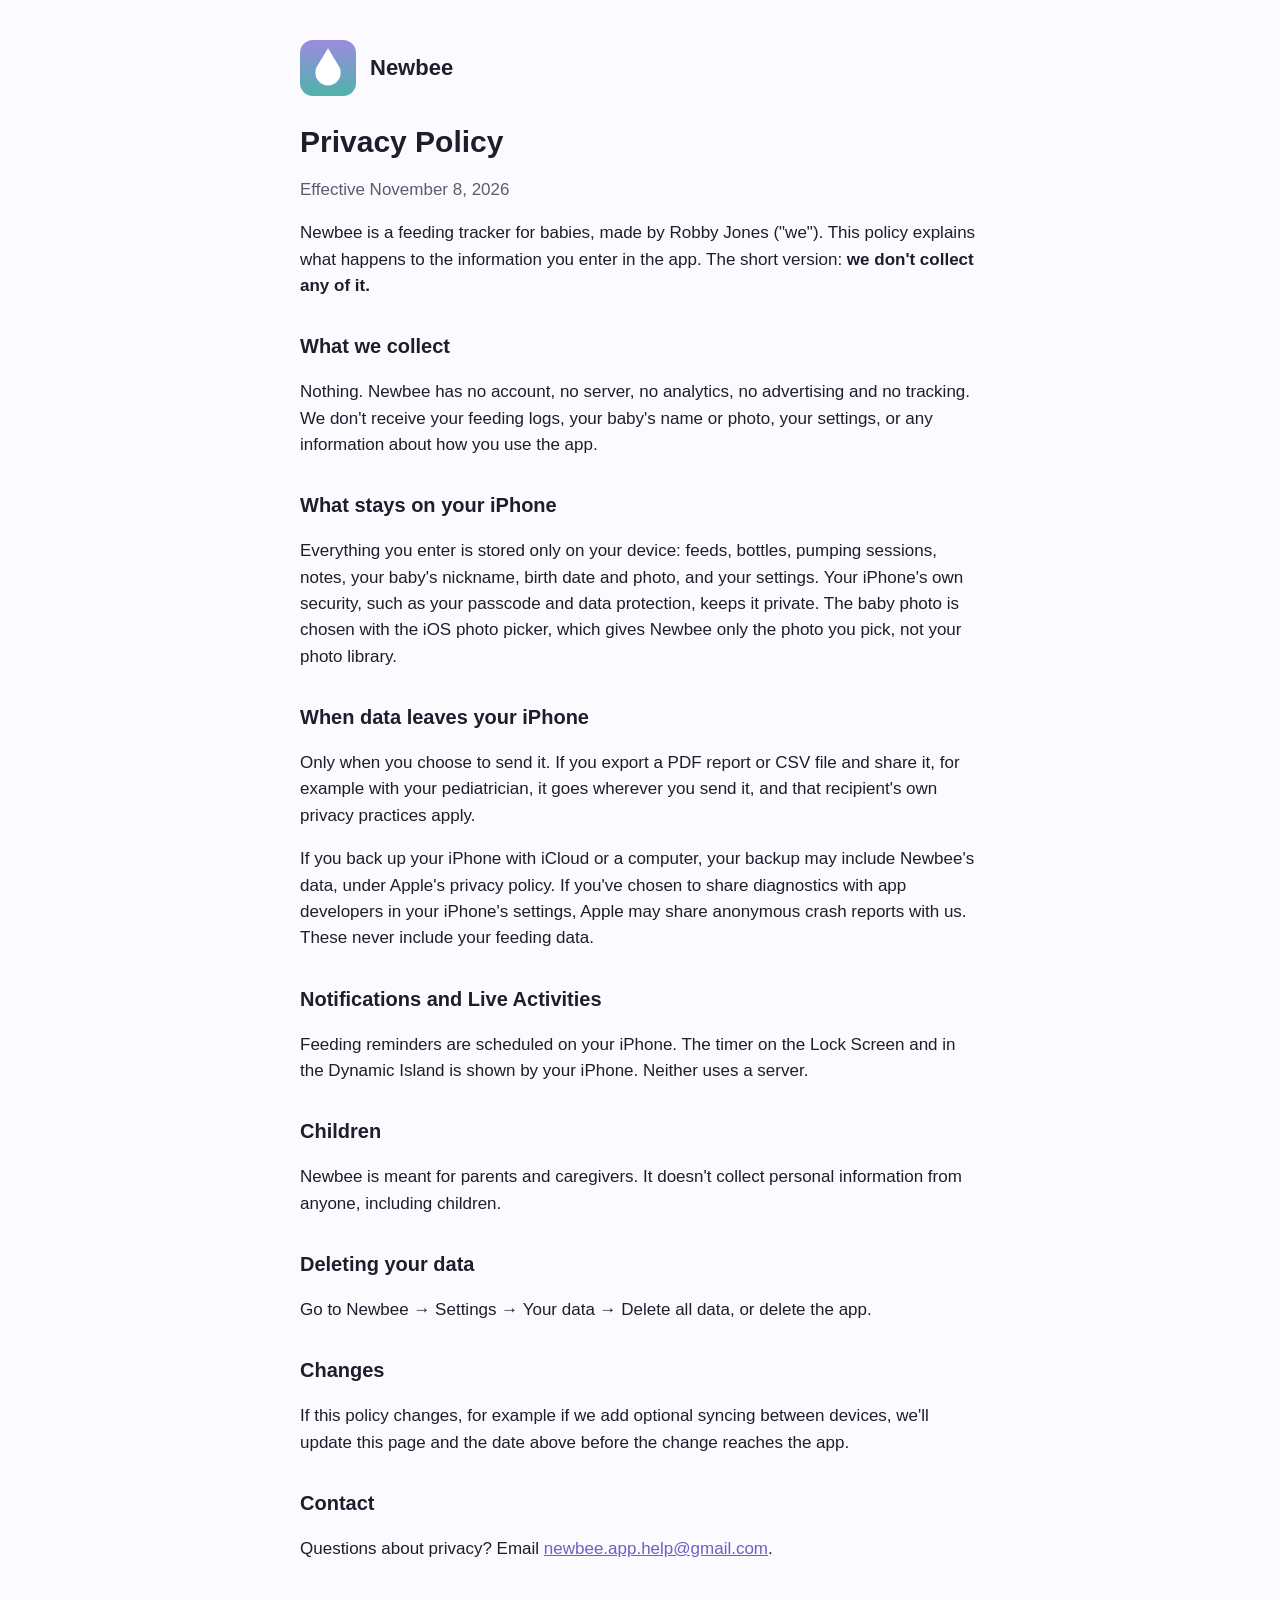
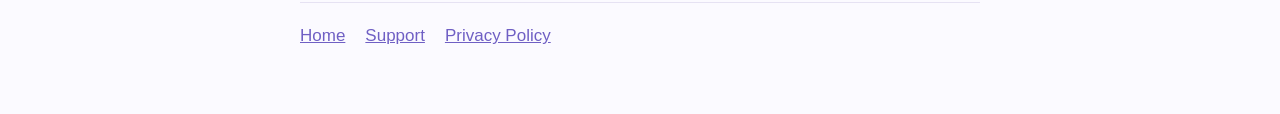
==== site/privacy.html @ 630b4fd1 "Add App Store screenshots, privacy and support site, cleaned-up icon and submission checklist - Scre" ====
<!doctype html>
<html lang="en">
<head>
<meta charset="utf-8">
<meta name="viewport" content="width=device-width, initial-scale=1">
<title>Newbee Privacy Policy</title>
<link rel="stylesheet" href="style.css">
<link rel="icon" href="icon.png">
</head>
<body>
<main>
<header><img src="icon.png" alt=""><a href="./">Newbee</a></header>
<h1>Privacy Policy</h1>
<p class="muted">Effective November 8, 2026</p>

<p>Newbee is a feeding tracker for babies, made by Robby Jones ("we"). This policy explains what happens to the information you enter in the app. The short version: <strong>we don't collect any of it.</strong></p>

<h2>What we collect</h2>
<p>Nothing. Newbee has no account, no server, no analytics, no advertising and no tracking. We don't receive your feeding logs, your baby's name or photo, your settings, or any information about how you use the app.</p>

<h2>What stays on your iPhone</h2>
<p>Everything you enter is stored only on your device: feeds, bottles, pumping sessions, notes, your baby's nickname, birth date and photo, and your settings. Your iPhone's own security, such as your passcode and data protection, keeps it private. The baby photo is chosen with the iOS photo picker, which gives Newbee only the photo you pick, not your photo library.</p>

<h2>When data leaves your iPhone</h2>
<p>Only when you choose to send it. If you export a PDF report or CSV file and share it, for example with your pediatrician, it goes wherever you send it, and that recipient's own privacy practices apply.</p>
<p>If you back up your iPhone with iCloud or a computer, your backup may include Newbee's data, under Apple's privacy policy. If you've chosen to share diagnostics with app developers in your iPhone's settings, Apple may share anonymous crash reports with us. These never include your feeding data.</p>

<h2>Notifications and Live Activities</h2>
<p>Feeding reminders are scheduled on your iPhone. The timer on the Lock Screen and in the Dynamic Island is shown by your iPhone. Neither uses a server.</p>

<h2>Children</h2>
<p>Newbee is meant for parents and caregivers. It doesn't collect personal information from anyone, including children.</p>

<h2>Deleting your data</h2>
<p>Go to Newbee → Settings → Your data → Delete all data, or delete the app.</p>

<h2>Changes</h2>
<p>If this policy changes, for example if we add optional syncing between devices, we'll update this page and the date above before the change reaches the app.</p>

<h2>Contact</h2>
<p>Questions about privacy? Email <a href="mailto:newbee.app.help@gmail.com">newbee.app.help@gmail.com</a>.</p>
<nav><a href="./">Home</a><a href="support.html">Support</a><a href="privacy.html">Privacy Policy</a></nav>
</main>
</body>
</html>
---- site/style.css ----
:root {
  --bg: #fbfaff;
  --text: #1f1d2b;
  --muted: #5d5a6e;
  --accent: #6f5fc4;
  --card: #ffffff;
  --border: #e6e2f3;
  color-scheme: light dark;
}
@media (prefers-color-scheme: dark) {
  :root {
    --bg: #14131b;
    --text: #f1eff8;
    --muted: #b3afc4;
    --accent: #b3a8f0;
    --card: #1e1c28;
    --border: #2f2c3d;
  }
}
* { box-sizing: border-box; }
body {
  margin: 0;
  background: var(--bg);
  color: var(--text);
  font: 17px/1.55 -apple-system, BlinkMacSystemFont, "Segoe UI", Roboto, Helvetica, Arial, sans-serif;
}
main { max-width: 720px; margin: 0 auto; padding: 40px 20px 64px; }
header { display: flex; align-items: center; gap: 14px; margin-bottom: 28px; }
header img { width: 56px; height: 56px; border-radius: 13px; }
header a { color: inherit; text-decoration: none; font-weight: 700; font-size: 22px; }
h1 { font-size: 30px; line-height: 1.2; margin: 0 0 8px; }
h2 { font-size: 20px; margin: 32px 0 8px; }
p, li { color: var(--text); }
.muted { color: var(--muted); }
a { color: var(--accent); }
.card { background: var(--card); border: 1px solid var(--border); border-radius: 16px; padding: 20px; margin: 20px 0; }
nav { margin-top: 40px; padding-top: 20px; border-top: 1px solid var(--border); display: flex; gap: 20px; flex-wrap: wrap; }
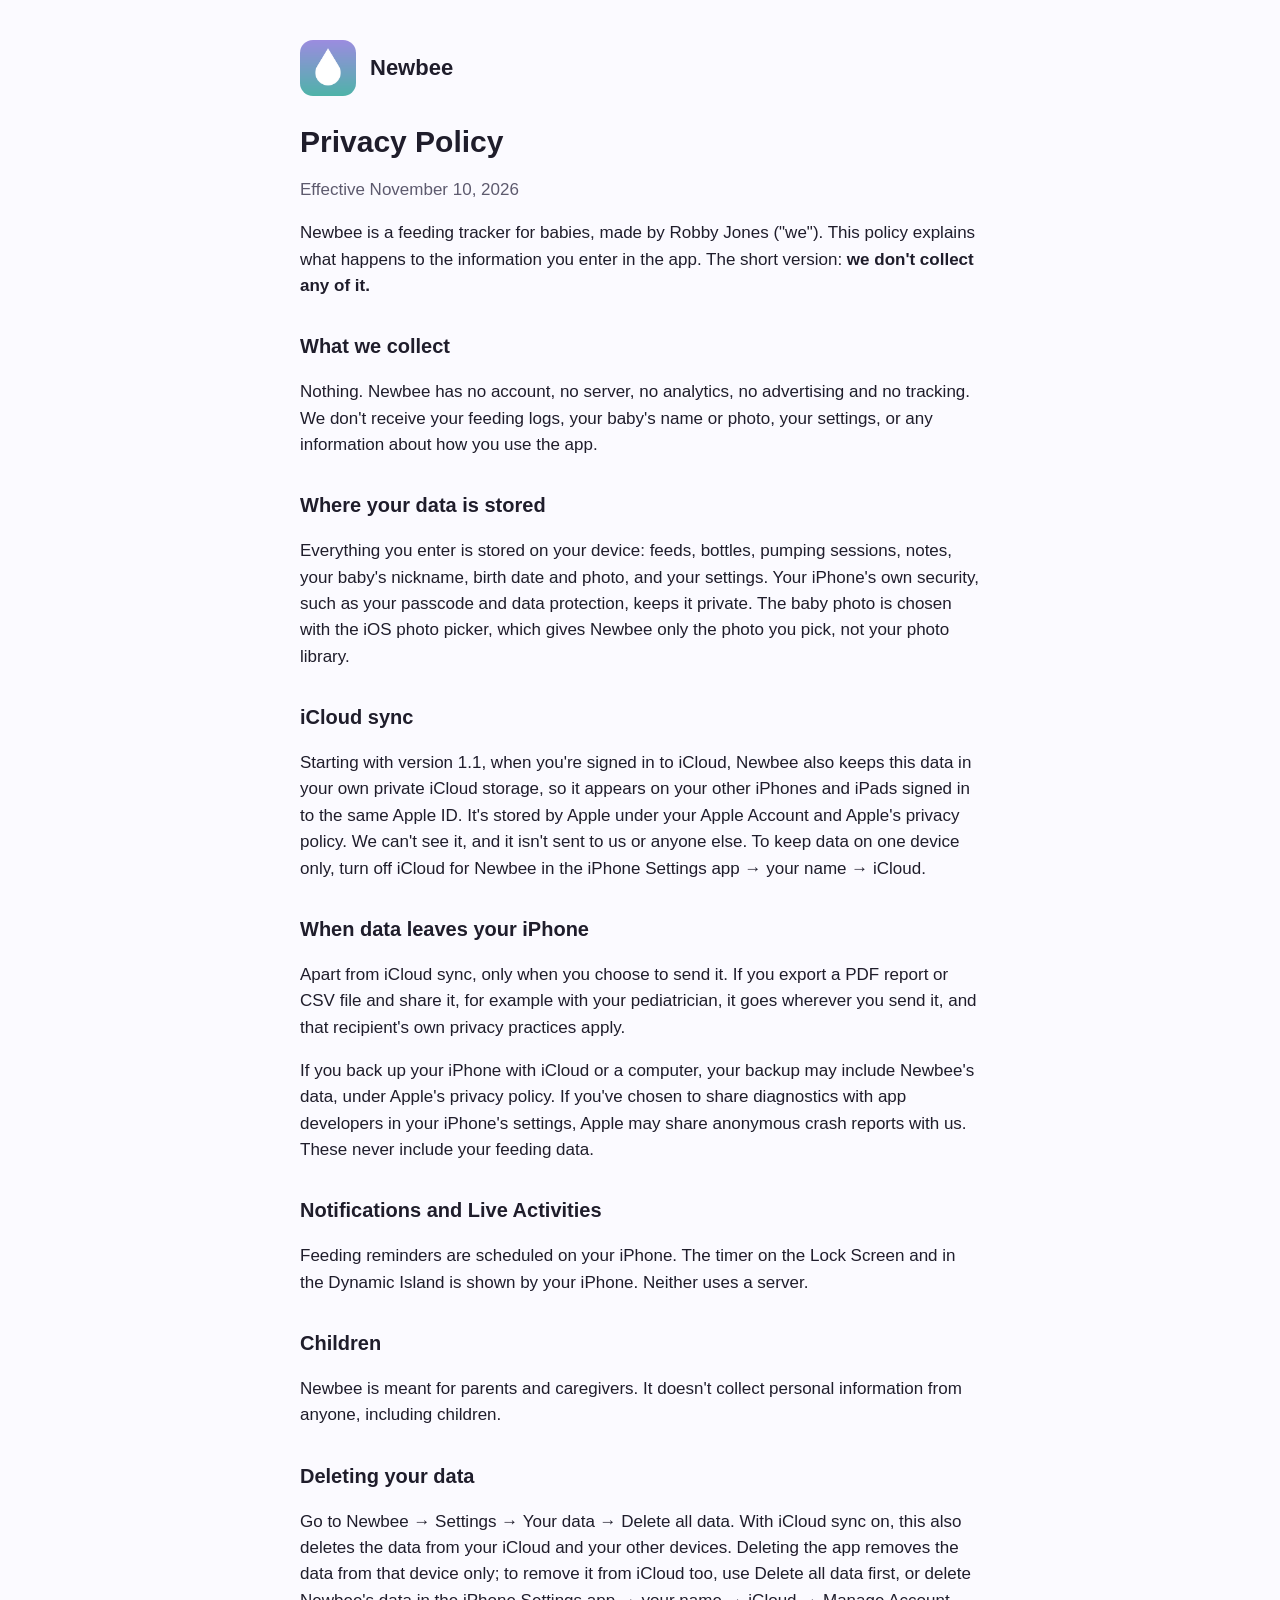
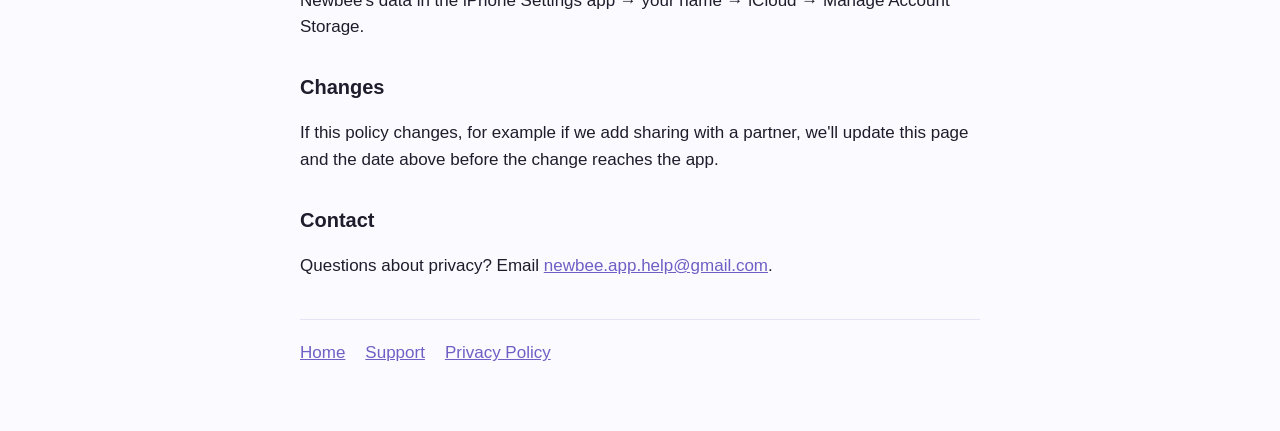
==== commit 1bb17b9e: "Add iCloud sync between devices on the same Apple ID Feeds, the baby profile (photo included) and se" ====
--- a/site/privacy.html
+++ b/site/privacy.html
@@ -11,18 +11,21 @@
 <main>
 <header><img src="icon.png" alt=""><a href="./">Newbee</a></header>
 <h1>Privacy Policy</h1>
-<p class="muted">Effective November 8, 2026</p>
+<p class="muted">Effective November 10, 2026</p>
 
 <p>Newbee is a feeding tracker for babies, made by Robby Jones ("we"). This policy explains what happens to the information you enter in the app. The short version: <strong>we don't collect any of it.</strong></p>
 
 <h2>What we collect</h2>
 <p>Nothing. Newbee has no account, no server, no analytics, no advertising and no tracking. We don't receive your feeding logs, your baby's name or photo, your settings, or any information about how you use the app.</p>
 
-<h2>What stays on your iPhone</h2>
-<p>Everything you enter is stored only on your device: feeds, bottles, pumping sessions, notes, your baby's nickname, birth date and photo, and your settings. Your iPhone's own security, such as your passcode and data protection, keeps it private. The baby photo is chosen with the iOS photo picker, which gives Newbee only the photo you pick, not your photo library.</p>
+<h2>Where your data is stored</h2>
+<p>Everything you enter is stored on your device: feeds, bottles, pumping sessions, notes, your baby's nickname, birth date and photo, and your settings. Your iPhone's own security, such as your passcode and data protection, keeps it private. The baby photo is chosen with the iOS photo picker, which gives Newbee only the photo you pick, not your photo library.</p>
+
+<h2>iCloud sync</h2>
+<p>Starting with version 1.1, when you're signed in to iCloud, Newbee also keeps this data in your own private iCloud storage, so it appears on your other iPhones and iPads signed in to the same Apple ID. It's stored by Apple under your Apple Account and Apple's privacy policy. We can't see it, and it isn't sent to us or anyone else. To keep data on one device only, turn off iCloud for Newbee in the iPhone Settings app → your name → iCloud.</p>
 
 <h2>When data leaves your iPhone</h2>
-<p>Only when you choose to send it. If you export a PDF report or CSV file and share it, for example with your pediatrician, it goes wherever you send it, and that recipient's own privacy practices apply.</p>
+<p>Apart from iCloud sync, only when you choose to send it. If you export a PDF report or CSV file and share it, for example with your pediatrician, it goes wherever you send it, and that recipient's own privacy practices apply.</p>
 <p>If you back up your iPhone with iCloud or a computer, your backup may include Newbee's data, under Apple's privacy policy. If you've chosen to share diagnostics with app developers in your iPhone's settings, Apple may share anonymous crash reports with us. These never include your feeding data.</p>
 
 <h2>Notifications and Live Activities</h2>
@@ -32,10 +35,10 @@
 <p>Newbee is meant for parents and caregivers. It doesn't collect personal information from anyone, including children.</p>
 
 <h2>Deleting your data</h2>
-<p>Go to Newbee → Settings → Your data → Delete all data, or delete the app.</p>
+<p>Go to Newbee → Settings → Your data → Delete all data. With iCloud sync on, this also deletes the data from your iCloud and your other devices. Deleting the app removes the data from that device only; to remove it from iCloud too, use Delete all data first, or delete Newbee's data in the iPhone Settings app → your name → iCloud → Manage Account Storage.</p>
 
 <h2>Changes</h2>
-<p>If this policy changes, for example if we add optional syncing between devices, we'll update this page and the date above before the change reaches the app.</p>
+<p>If this policy changes, for example if we add sharing with a partner, we'll update this page and the date above before the change reaches the app.</p>
 
 <h2>Contact</h2>
 <p>Questions about privacy? Email <a href="mailto:newbee.app.help@gmail.com">newbee.app.help@gmail.com</a>.</p>
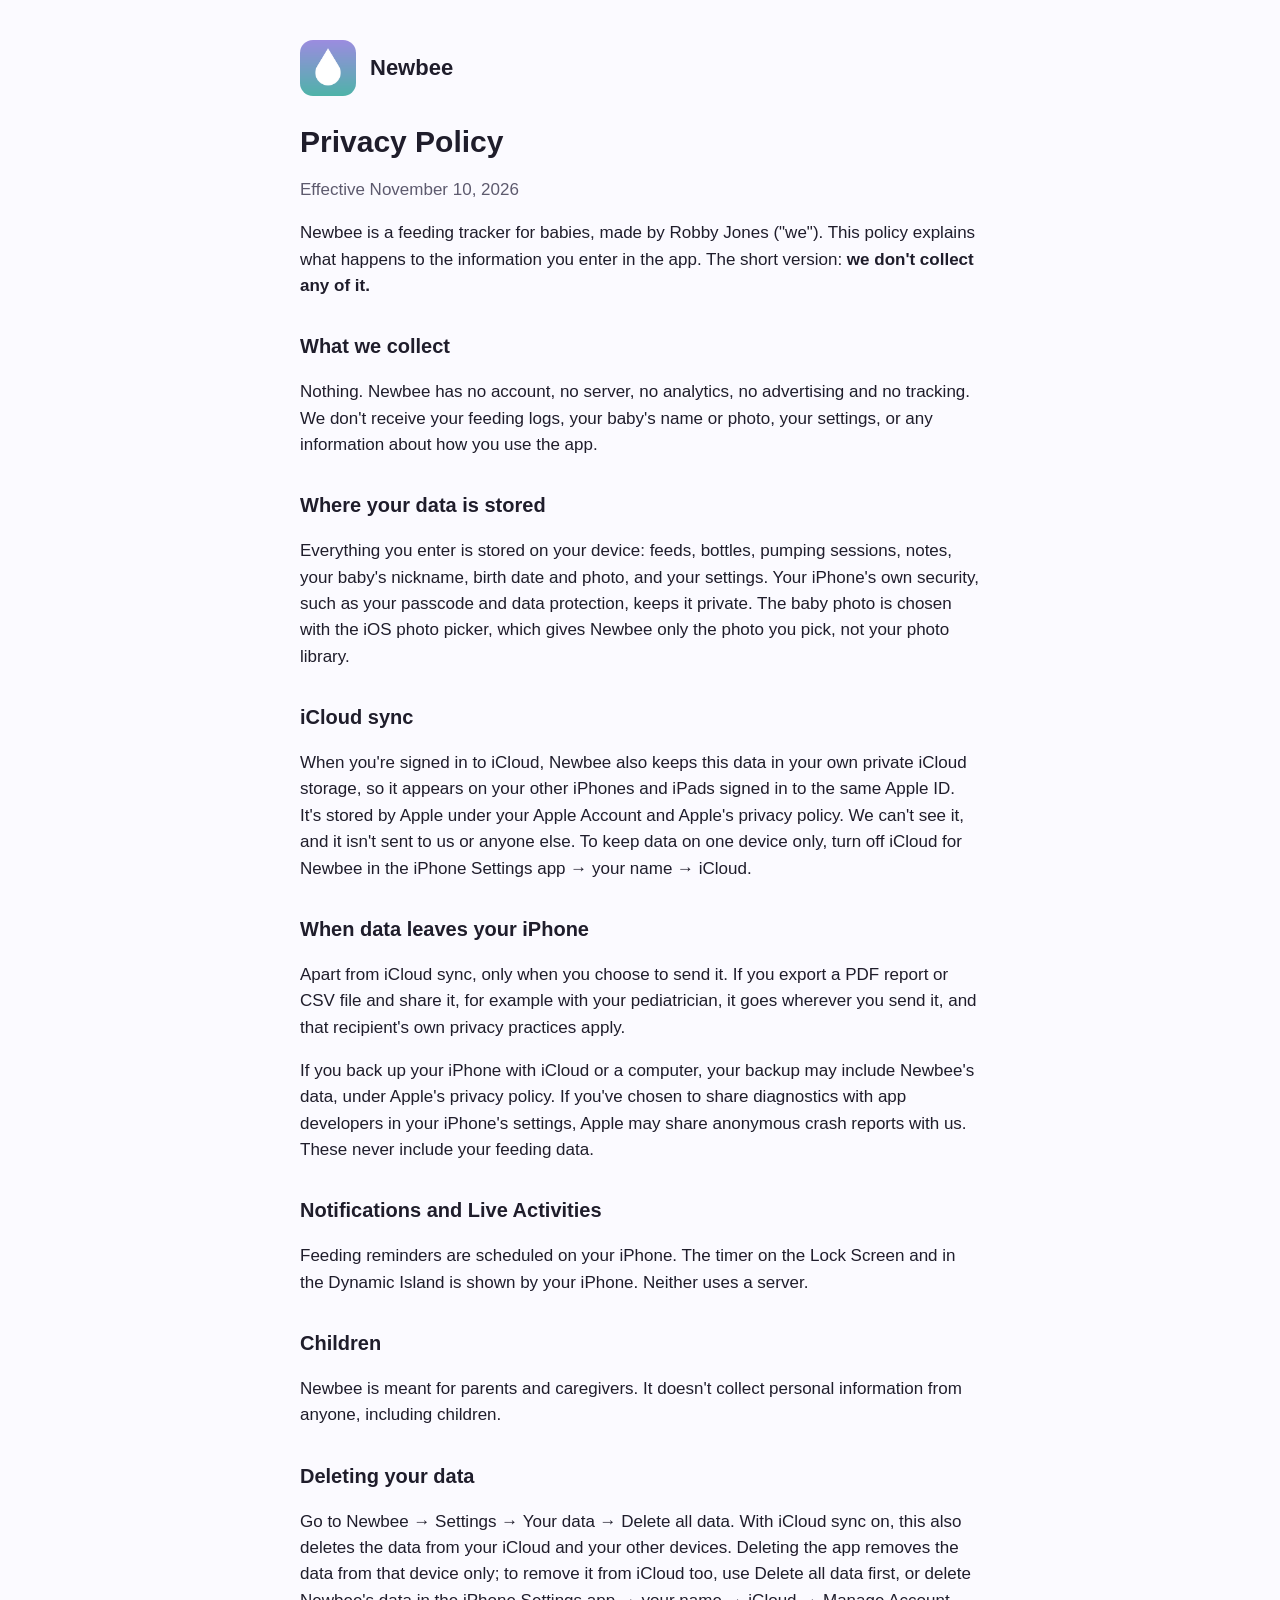
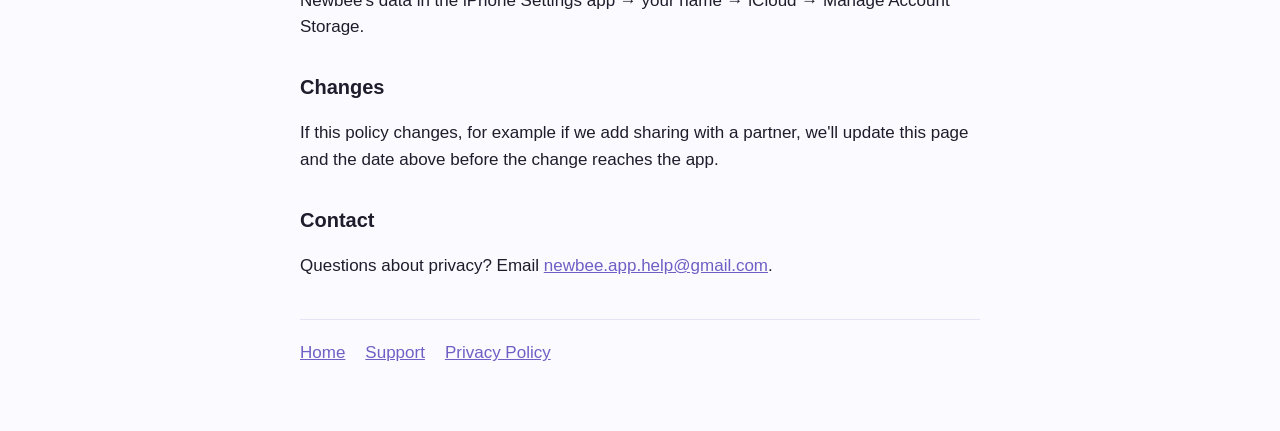
==== commit be157813: "Refresh the App Store listing to lead with the Lock Screen timer Apple rejected 1.0 under Guideline " ====
--- a/site/privacy.html
+++ b/site/privacy.html
@@ -22,7 +22,7 @@
 <p>Everything you enter is stored on your device: feeds, bottles, pumping sessions, notes, your baby's nickname, birth date and photo, and your settings. Your iPhone's own security, such as your passcode and data protection, keeps it private. The baby photo is chosen with the iOS photo picker, which gives Newbee only the photo you pick, not your photo library.</p>
 
 <h2>iCloud sync</h2>
-<p>Starting with version 1.1, when you're signed in to iCloud, Newbee also keeps this data in your own private iCloud storage, so it appears on your other iPhones and iPads signed in to the same Apple ID. It's stored by Apple under your Apple Account and Apple's privacy policy. We can't see it, and it isn't sent to us or anyone else. To keep data on one device only, turn off iCloud for Newbee in the iPhone Settings app → your name → iCloud.</p>
+<p>When you're signed in to iCloud, Newbee also keeps this data in your own private iCloud storage, so it appears on your other iPhones and iPads signed in to the same Apple ID. It's stored by Apple under your Apple Account and Apple's privacy policy. We can't see it, and it isn't sent to us or anyone else. To keep data on one device only, turn off iCloud for Newbee in the iPhone Settings app → your name → iCloud.</p>
 
 <h2>When data leaves your iPhone</h2>
 <p>Apart from iCloud sync, only when you choose to send it. If you export a PDF report or CSV file and share it, for example with your pediatrician, it goes wherever you send it, and that recipient's own privacy practices apply.</p>
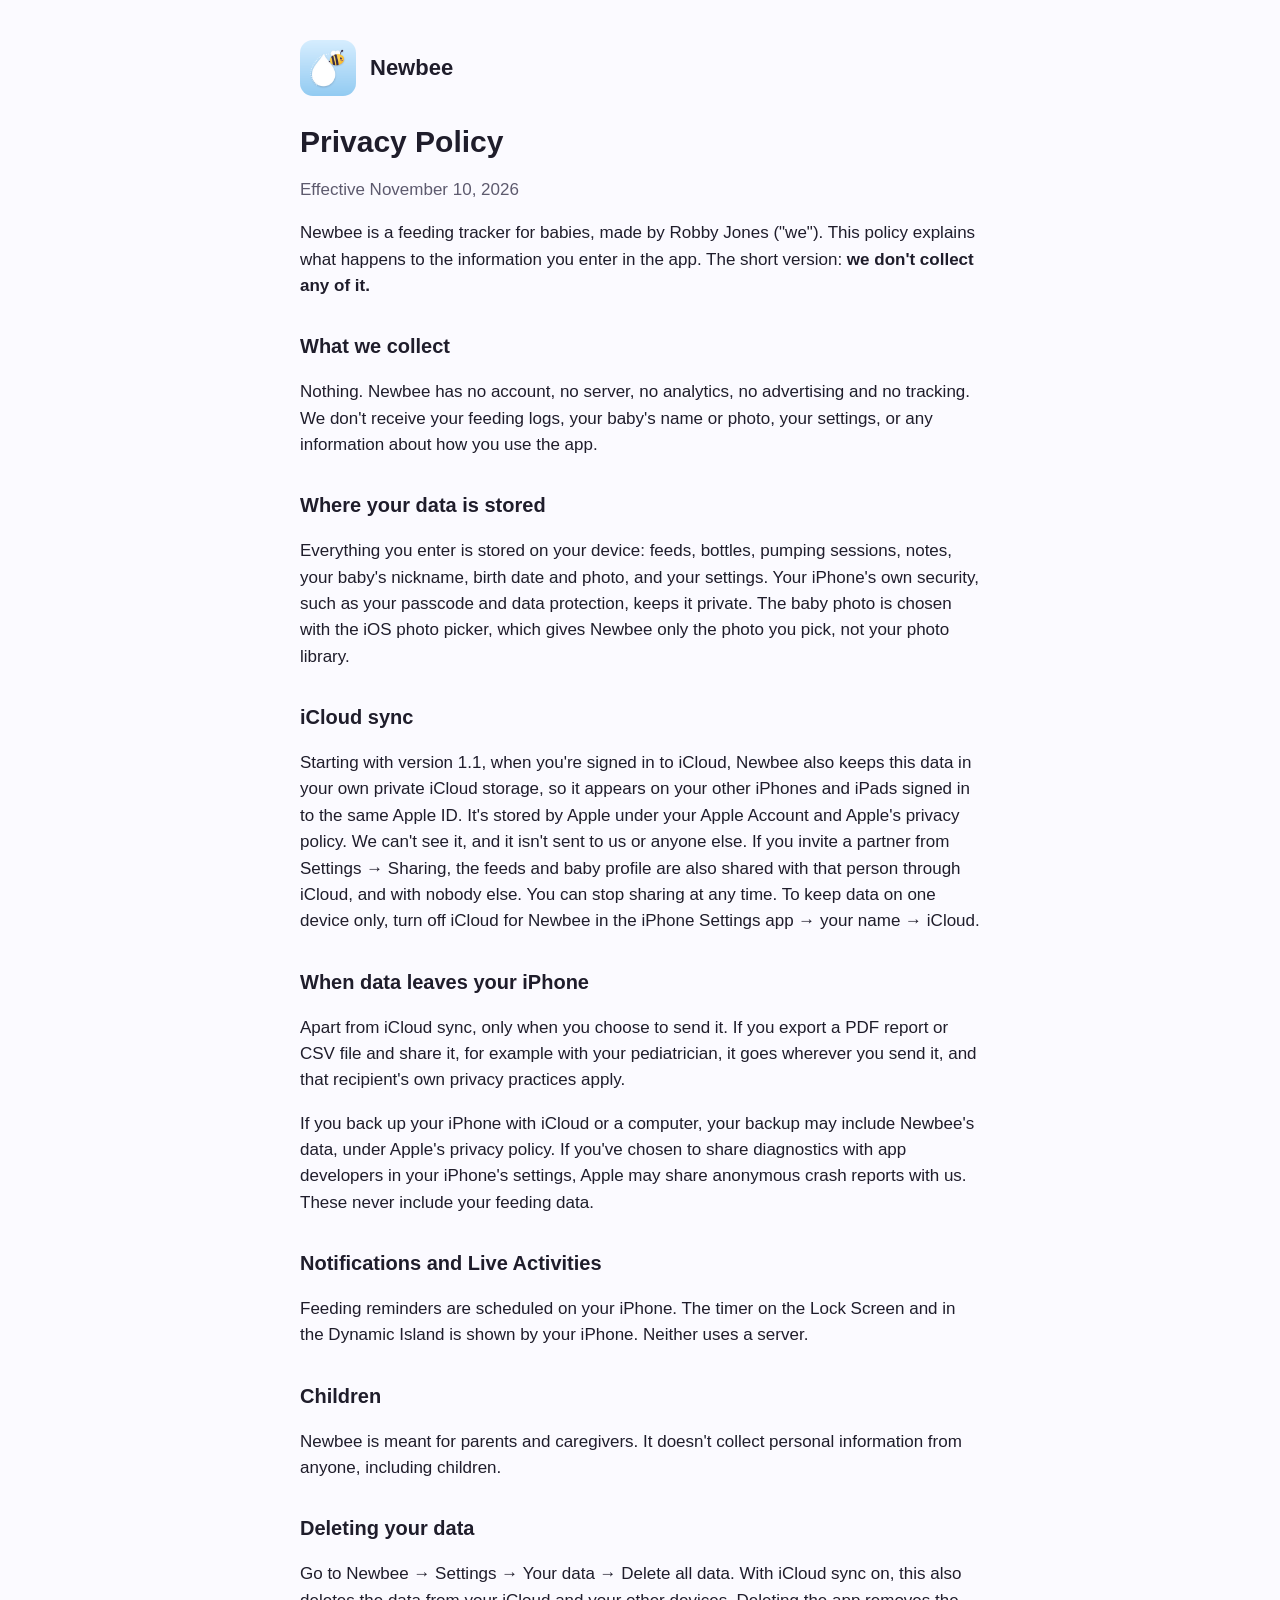
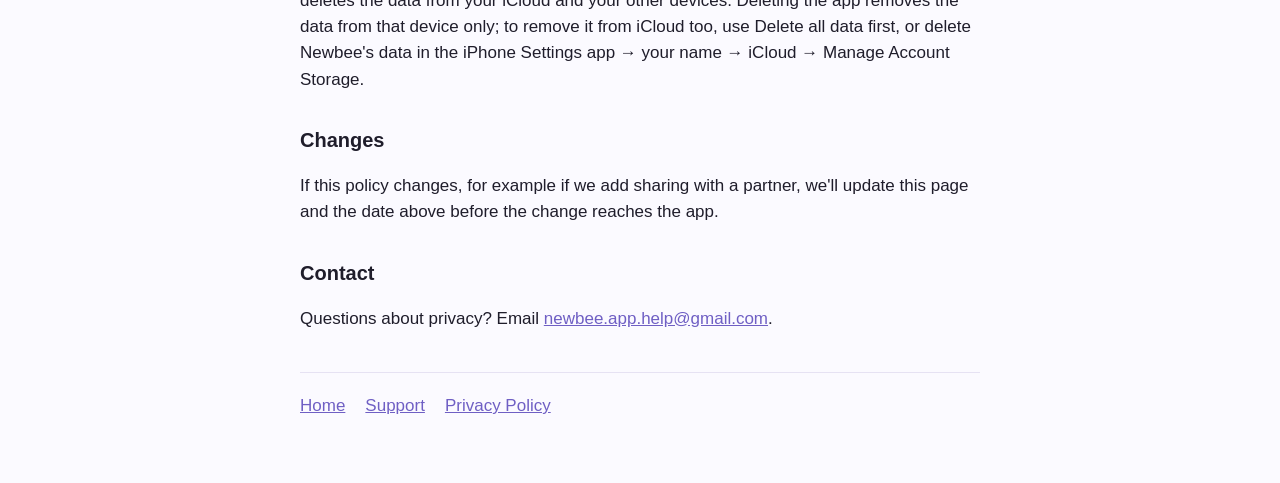
==== commit a89a02da: "Delete all data: the invited parent leaves the shared log instead of emptying it The parent who shar" ====
--- a/site/privacy.html
+++ b/site/privacy.html
@@ -22,7 +22,7 @@
 <p>Everything you enter is stored on your device: feeds, bottles, pumping sessions, notes, your baby's nickname, birth date and photo, and your settings. Your iPhone's own security, such as your passcode and data protection, keeps it private. The baby photo is chosen with the iOS photo picker, which gives Newbee only the photo you pick, not your photo library.</p>
 
 <h2>iCloud sync</h2>
-<p>When you're signed in to iCloud, Newbee also keeps this data in your own private iCloud storage, so it appears on your other iPhones and iPads signed in to the same Apple ID. It's stored by Apple under your Apple Account and Apple's privacy policy. We can't see it, and it isn't sent to us or anyone else. To keep data on one device only, turn off iCloud for Newbee in the iPhone Settings app → your name → iCloud.</p>
+<p>Starting with version 1.1, when you're signed in to iCloud, Newbee also keeps this data in your own private iCloud storage, so it appears on your other iPhones and iPads signed in to the same Apple ID. It's stored by Apple under your Apple Account and Apple's privacy policy. We can't see it, and it isn't sent to us or anyone else. If you invite a partner from Settings → Sharing, the feeds and baby profile are also shared with that person through iCloud, and with nobody else. You can stop sharing at any time. To keep data on one device only, turn off iCloud for Newbee in the iPhone Settings app → your name → iCloud.</p>
 
 <h2>When data leaves your iPhone</h2>
 <p>Apart from iCloud sync, only when you choose to send it. If you export a PDF report or CSV file and share it, for example with your pediatrician, it goes wherever you send it, and that recipient's own privacy practices apply.</p>
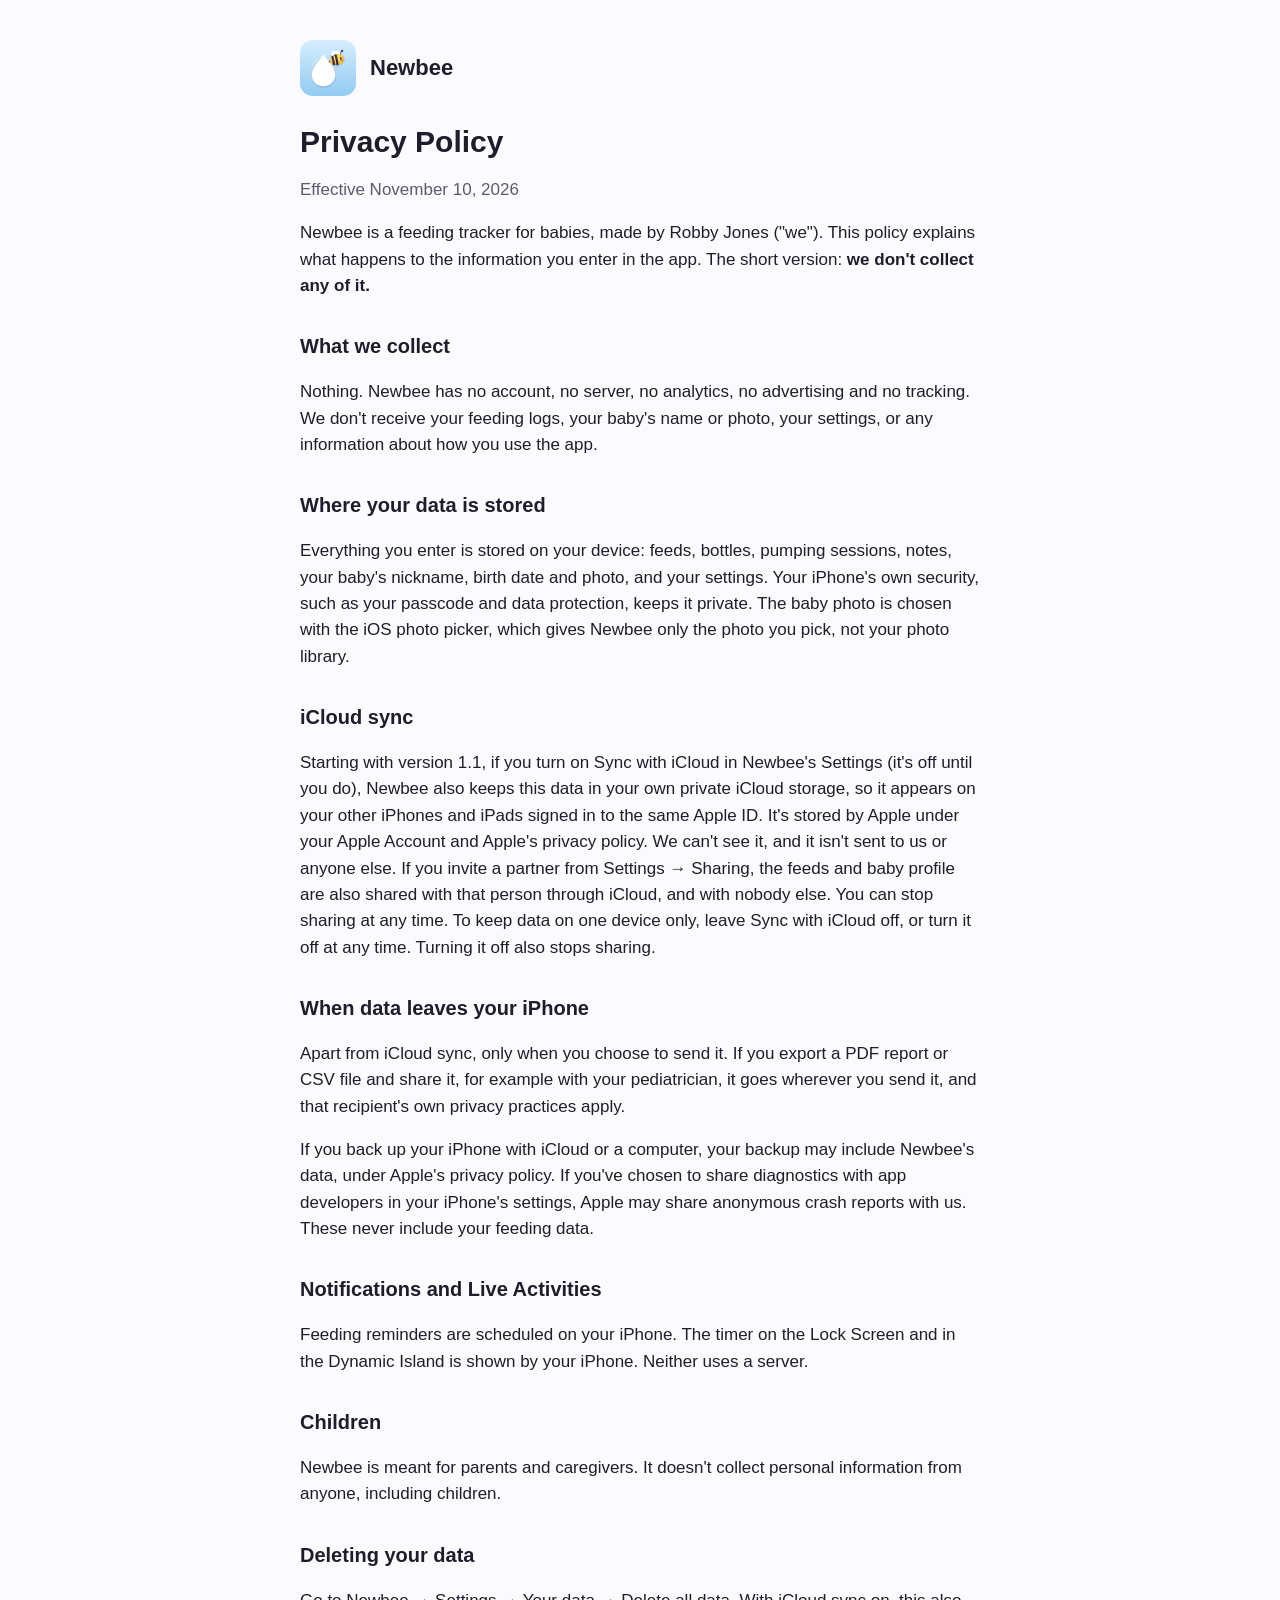
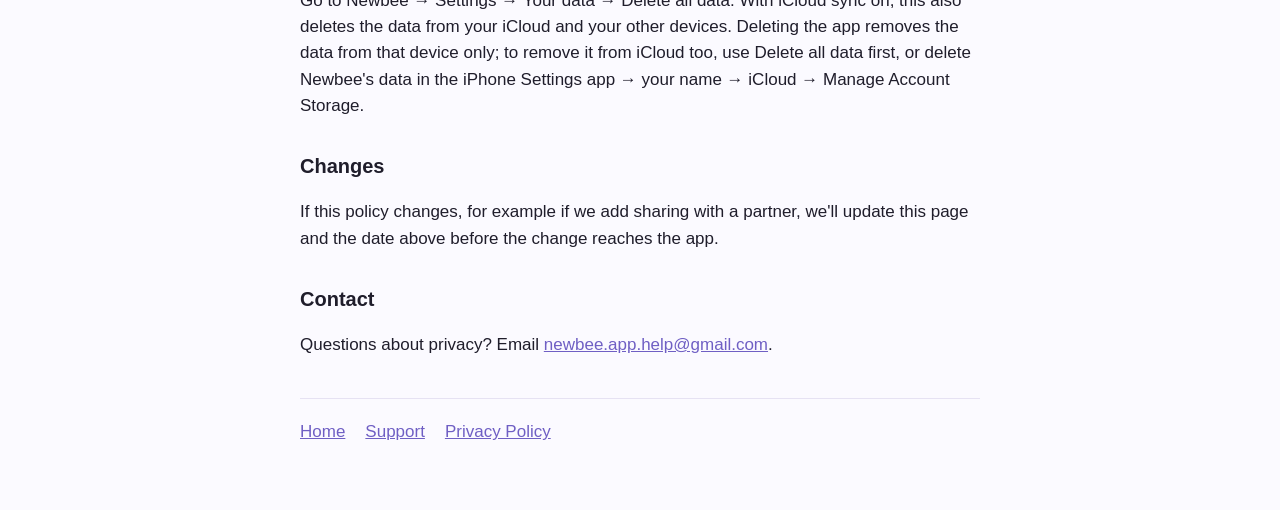
==== commit 6957f3ee: "Make iCloud sync opt-in: off on a fresh install, Sync with iCloud switch in Settings Fresh installs " ====
--- a/site/privacy.html
+++ b/site/privacy.html
@@ -22,7 +22,7 @@
 <p>Everything you enter is stored on your device: feeds, bottles, pumping sessions, notes, your baby's nickname, birth date and photo, and your settings. Your iPhone's own security, such as your passcode and data protection, keeps it private. The baby photo is chosen with the iOS photo picker, which gives Newbee only the photo you pick, not your photo library.</p>
 
 <h2>iCloud sync</h2>
-<p>Starting with version 1.1, when you're signed in to iCloud, Newbee also keeps this data in your own private iCloud storage, so it appears on your other iPhones and iPads signed in to the same Apple ID. It's stored by Apple under your Apple Account and Apple's privacy policy. We can't see it, and it isn't sent to us or anyone else. If you invite a partner from Settings → Sharing, the feeds and baby profile are also shared with that person through iCloud, and with nobody else. You can stop sharing at any time. To keep data on one device only, turn off iCloud for Newbee in the iPhone Settings app → your name → iCloud.</p>
+<p>Starting with version 1.1, if you turn on Sync with iCloud in Newbee's Settings (it's off until you do), Newbee also keeps this data in your own private iCloud storage, so it appears on your other iPhones and iPads signed in to the same Apple ID. It's stored by Apple under your Apple Account and Apple's privacy policy. We can't see it, and it isn't sent to us or anyone else. If you invite a partner from Settings → Sharing, the feeds and baby profile are also shared with that person through iCloud, and with nobody else. You can stop sharing at any time. To keep data on one device only, leave Sync with iCloud off, or turn it off at any time. Turning it off also stops sharing.</p>
 
 <h2>When data leaves your iPhone</h2>
 <p>Apart from iCloud sync, only when you choose to send it. If you export a PDF report or CSV file and share it, for example with your pediatrician, it goes wherever you send it, and that recipient's own privacy practices apply.</p>
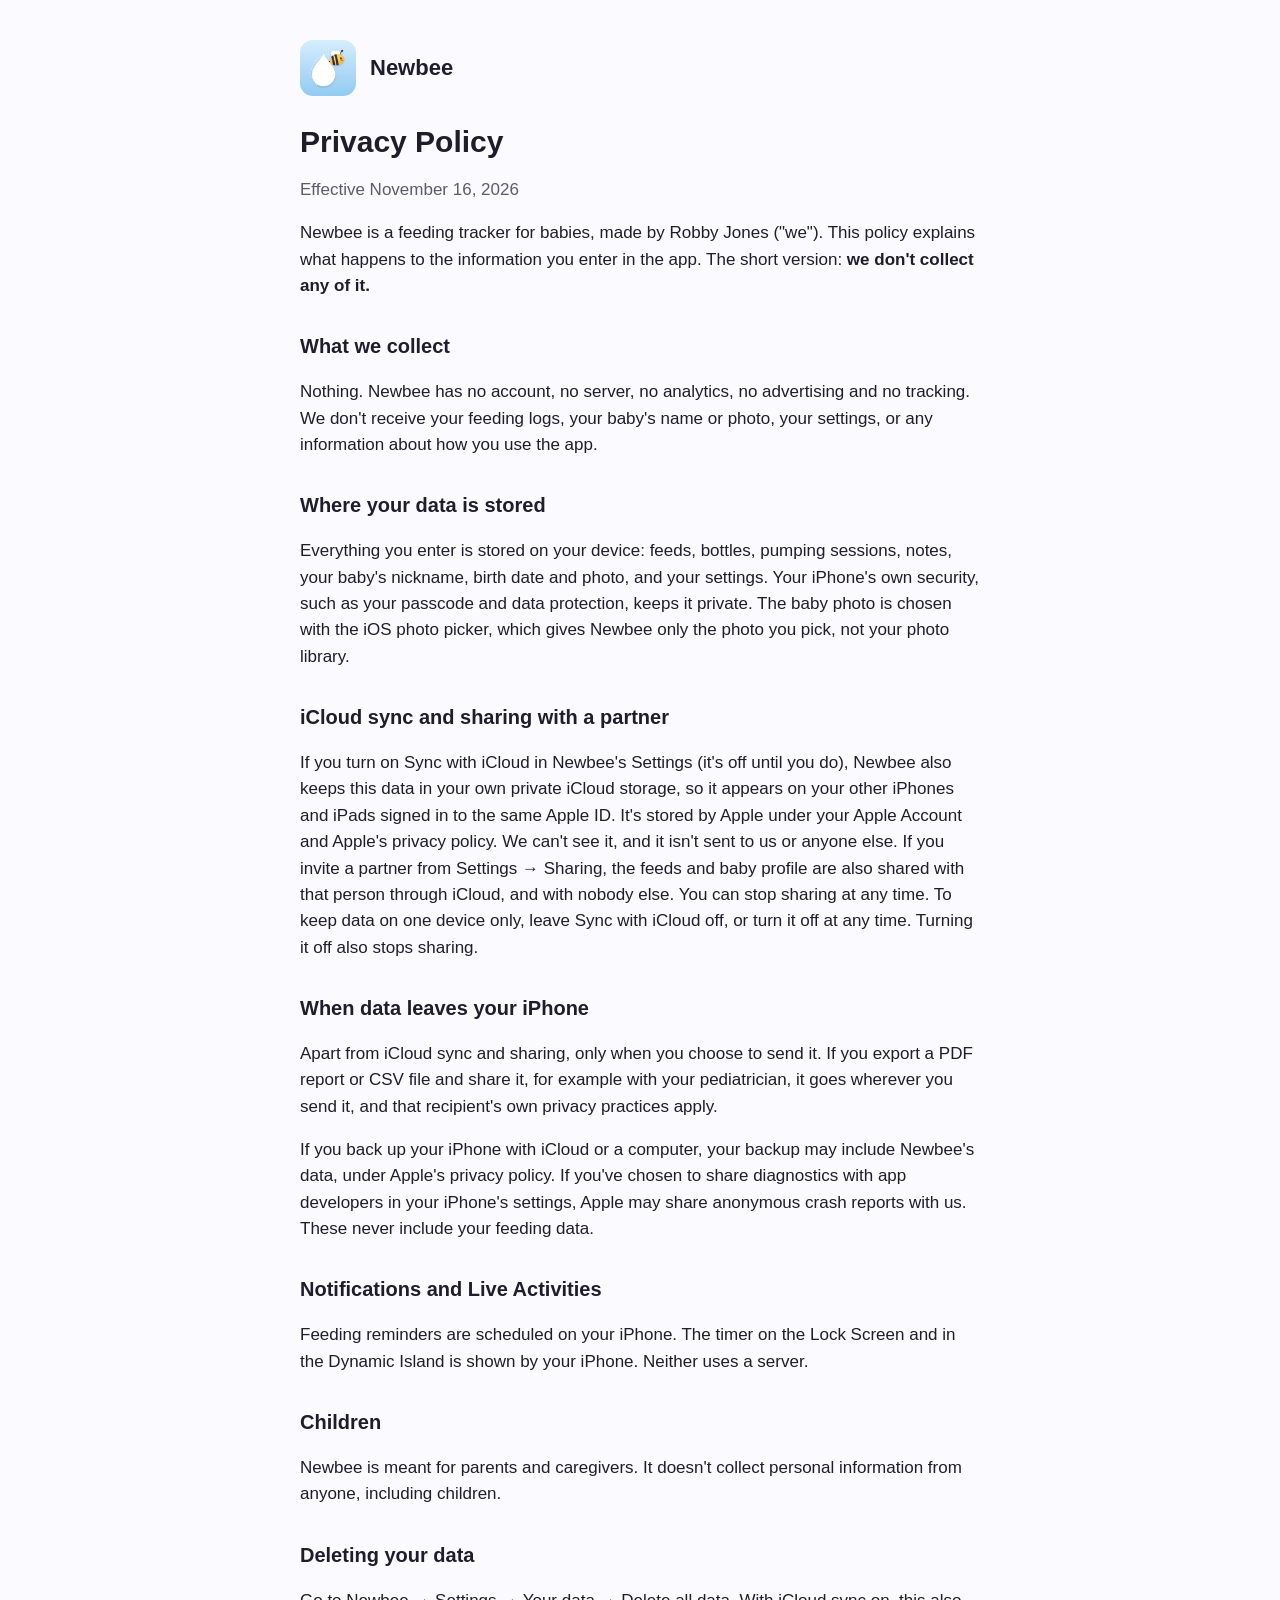
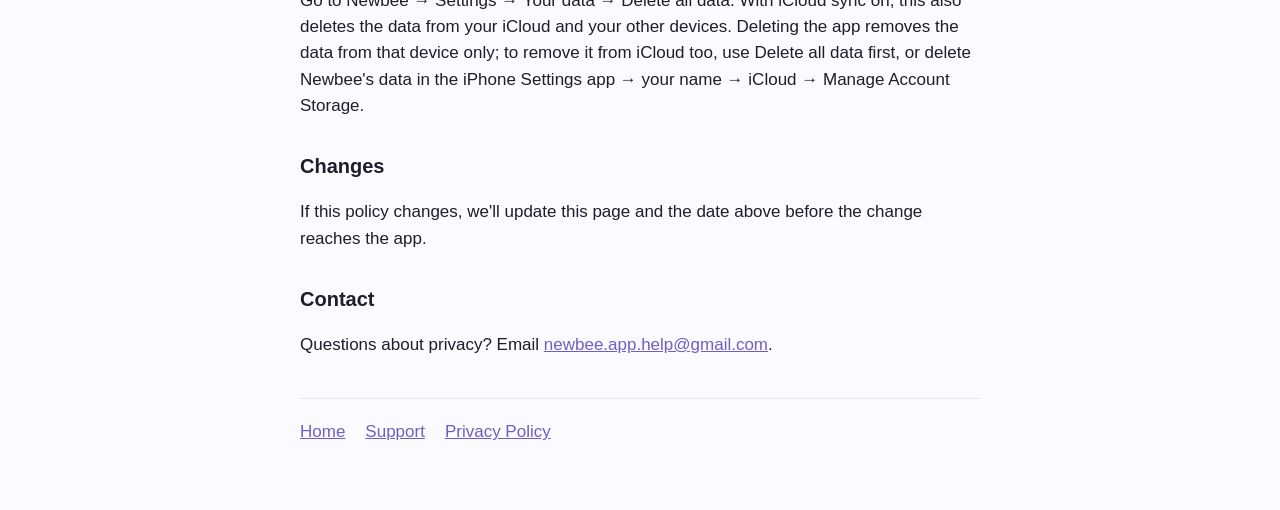
==== commit dd17a735: "Resubmission checklist, review notes and listing for sharing and Night Shift Replaces the first-subm" ====
--- a/site/privacy.html
+++ b/site/privacy.html
@@ -11,7 +11,7 @@
 <main>
 <header><img src="icon.png" alt=""><a href="./">Newbee</a></header>
 <h1>Privacy Policy</h1>
-<p class="muted">Effective November 10, 2026</p>
+<p class="muted">Effective November 16, 2026</p>
 
 <p>Newbee is a feeding tracker for babies, made by Robby Jones ("we"). This policy explains what happens to the information you enter in the app. The short version: <strong>we don't collect any of it.</strong></p>
 
@@ -21,11 +21,11 @@
 <h2>Where your data is stored</h2>
 <p>Everything you enter is stored on your device: feeds, bottles, pumping sessions, notes, your baby's nickname, birth date and photo, and your settings. Your iPhone's own security, such as your passcode and data protection, keeps it private. The baby photo is chosen with the iOS photo picker, which gives Newbee only the photo you pick, not your photo library.</p>
 
-<h2>iCloud sync</h2>
-<p>Starting with version 1.1, if you turn on Sync with iCloud in Newbee's Settings (it's off until you do), Newbee also keeps this data in your own private iCloud storage, so it appears on your other iPhones and iPads signed in to the same Apple ID. It's stored by Apple under your Apple Account and Apple's privacy policy. We can't see it, and it isn't sent to us or anyone else. If you invite a partner from Settings → Sharing, the feeds and baby profile are also shared with that person through iCloud, and with nobody else. You can stop sharing at any time. To keep data on one device only, leave Sync with iCloud off, or turn it off at any time. Turning it off also stops sharing.</p>
+<h2>iCloud sync and sharing with a partner</h2>
+<p>If you turn on Sync with iCloud in Newbee's Settings (it's off until you do), Newbee also keeps this data in your own private iCloud storage, so it appears on your other iPhones and iPads signed in to the same Apple ID. It's stored by Apple under your Apple Account and Apple's privacy policy. We can't see it, and it isn't sent to us or anyone else. If you invite a partner from Settings → Sharing, the feeds and baby profile are also shared with that person through iCloud, and with nobody else. You can stop sharing at any time. To keep data on one device only, leave Sync with iCloud off, or turn it off at any time. Turning it off also stops sharing.</p>
 
 <h2>When data leaves your iPhone</h2>
-<p>Apart from iCloud sync, only when you choose to send it. If you export a PDF report or CSV file and share it, for example with your pediatrician, it goes wherever you send it, and that recipient's own privacy practices apply.</p>
+<p>Apart from iCloud sync and sharing, only when you choose to send it. If you export a PDF report or CSV file and share it, for example with your pediatrician, it goes wherever you send it, and that recipient's own privacy practices apply.</p>
 <p>If you back up your iPhone with iCloud or a computer, your backup may include Newbee's data, under Apple's privacy policy. If you've chosen to share diagnostics with app developers in your iPhone's settings, Apple may share anonymous crash reports with us. These never include your feeding data.</p>
 
 <h2>Notifications and Live Activities</h2>
@@ -38,7 +38,7 @@
 <p>Go to Newbee → Settings → Your data → Delete all data. With iCloud sync on, this also deletes the data from your iCloud and your other devices. Deleting the app removes the data from that device only; to remove it from iCloud too, use Delete all data first, or delete Newbee's data in the iPhone Settings app → your name → iCloud → Manage Account Storage.</p>
 
 <h2>Changes</h2>
-<p>If this policy changes, for example if we add sharing with a partner, we'll update this page and the date above before the change reaches the app.</p>
+<p>If this policy changes, we'll update this page and the date above before the change reaches the app.</p>
 
 <h2>Contact</h2>
 <p>Questions about privacy? Email <a href="mailto:newbee.app.help@gmail.com">newbee.app.help@gmail.com</a>.</p>
